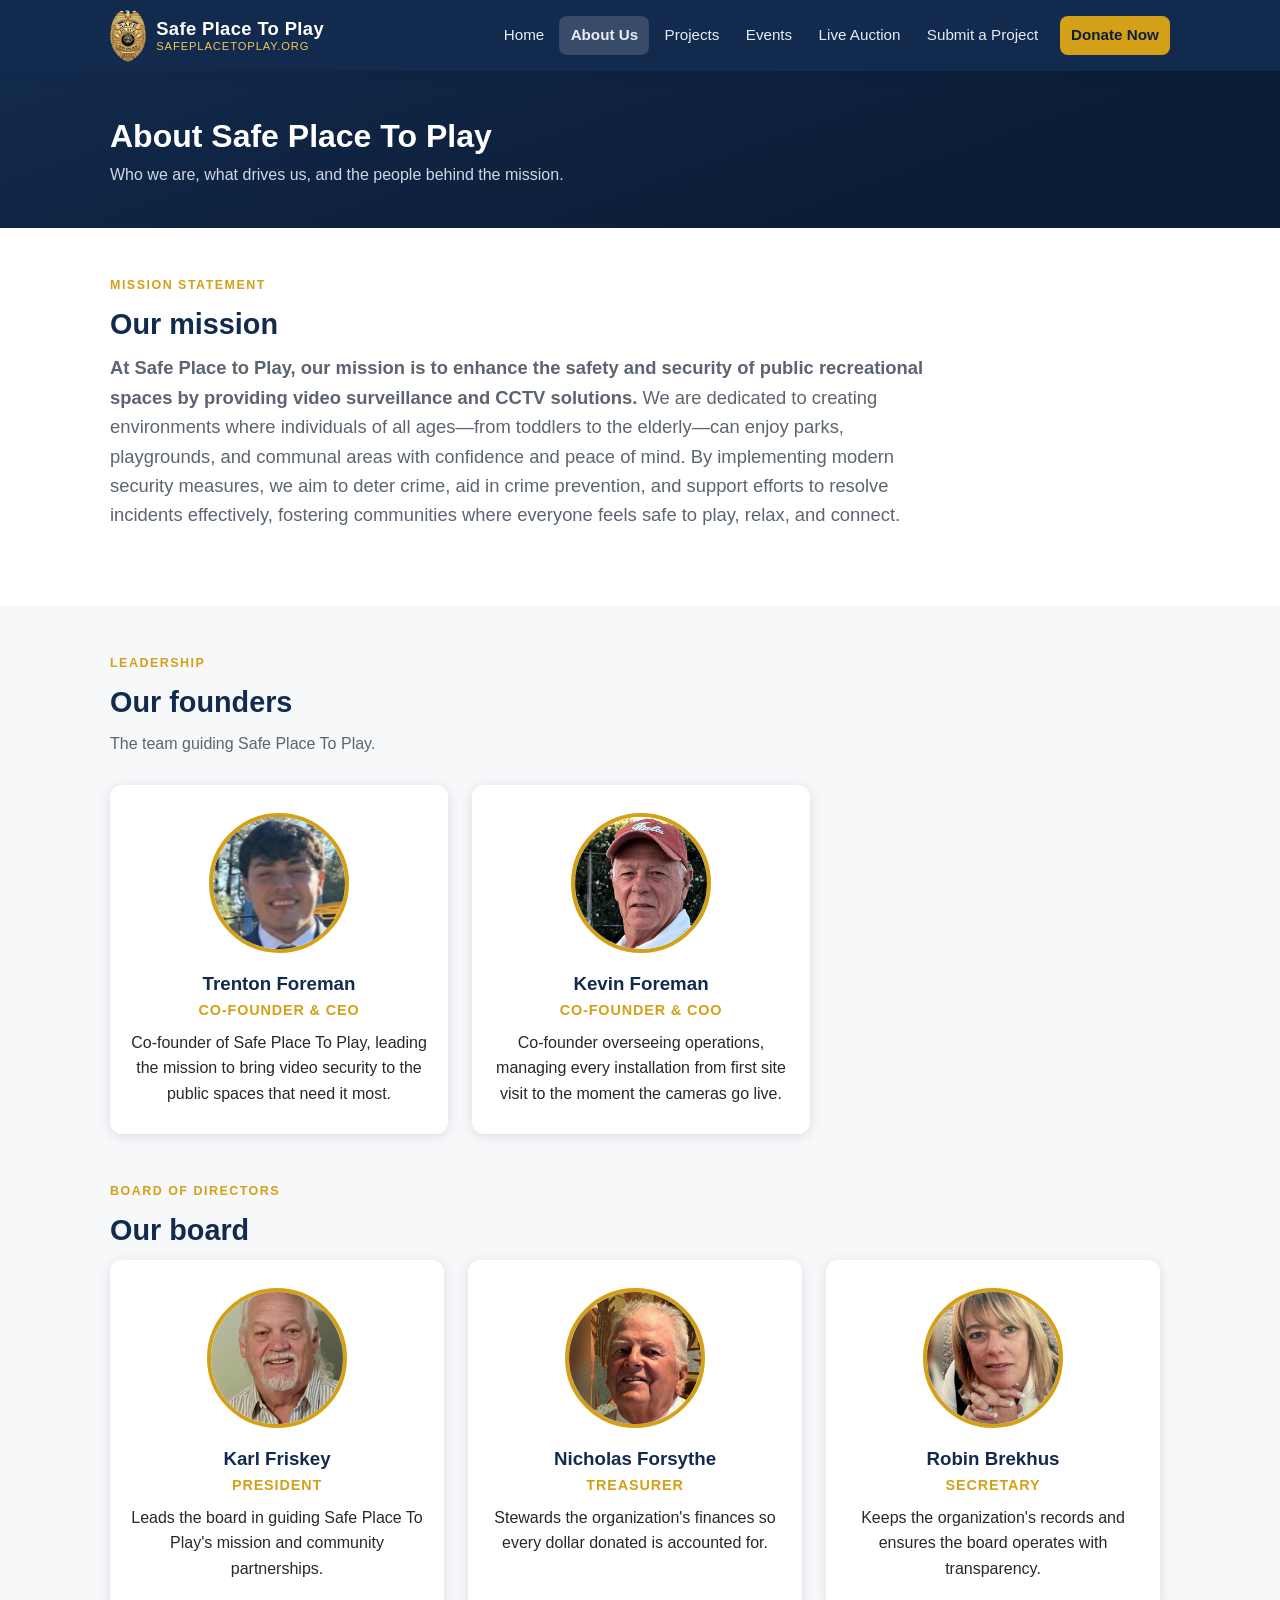
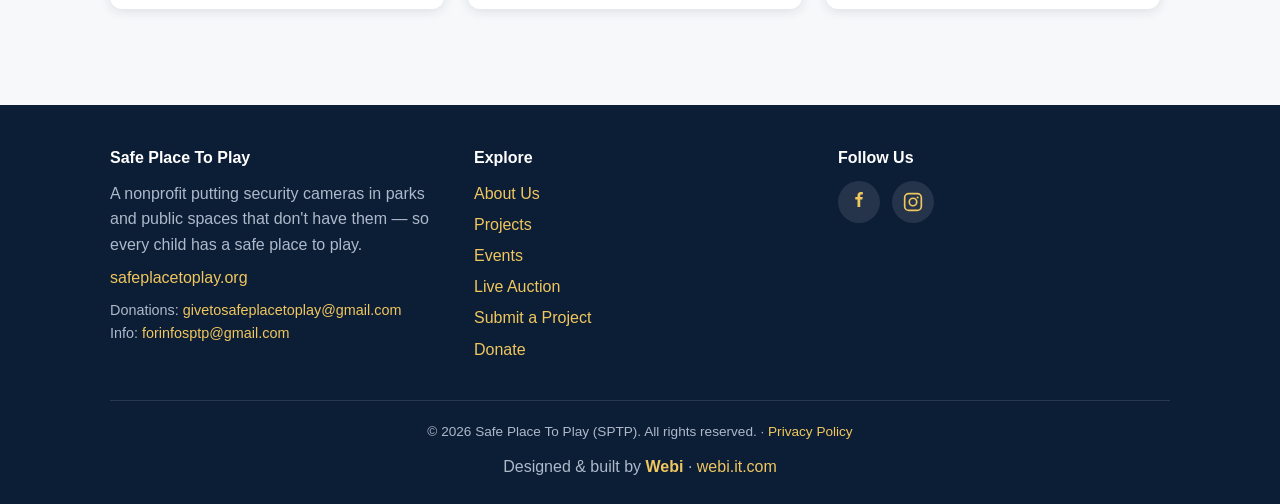
==== about.html @ 27e93834 "Hold a minimum height on the embedded donation form The classic embed starts at a fixed height and h" ====
<!DOCTYPE html>
<html lang="en">
<head>
  <meta charset="UTF-8">
  <meta name="viewport" content="width=device-width, initial-scale=1.0">
  <title>About Us | Safe Place To Play</title>
  <meta name="description" content="Meet the board of Safe Place To Play — the nonprofit putting security cameras in public spaces that don't have them.">
  <meta property="og:title" content="About Safe Place To Play">
  <meta property="og:description" content="The mission and board behind Safe Place To Play, the nonprofit putting cameras where there are none.">
  <meta property="og:image" content="https://safeplacetoplay.org/images/logo-full.png">
  <meta property="og:type" content="website">
  <meta name="twitter:card" content="summary">
  <link rel="icon" type="image/png" href="images/favicon.png">
  <link rel="apple-touch-icon" href="images/apple-touch-icon.png">
  <link rel="stylesheet" href="css/style.css?v=14">
  <noscript><style>.site-nav{display:flex !important}</style></noscript>
</head>
<body>

<header class="site-header">
  <div class="container">
    <a class="brand" href="index.html">
      <img src="images/logo.webp" alt="Safe Place To Play badge logo">
      <span class="brand-name">Safe Place To Play
        <span class="brand-tag">safeplacetoplay.org</span>
      </span>
    </a>
    <button class="nav-toggle" aria-label="Open menu" aria-expanded="false">
      <svg width="28" height="28" viewBox="0 0 24 24" fill="none" stroke="#fff" stroke-width="2.5" stroke-linecap="round"><line x1="4" y1="6" x2="20" y2="6"/><line x1="4" y1="12" x2="20" y2="12"/><line x1="4" y1="18" x2="20" y2="18"/></svg>
    </button>
    <nav class="site-nav">
      <a href="index.html">Home</a>
      <a href="about.html" class="active">About Us</a>
      <a href="projects.html">Projects</a>
      <a href="events.html">Events</a>
      <a href="auction.html">Live Auction</a>
      <a href="submit-project.html">Submit a Project</a>
      <a href="donate.html" class="nav-donate">Donate Now</a>
    </nav>
  </div>
</header>

<section class="page-hero">
  <div class="container">
    <h1>About Safe Place To Play</h1>
    <p>Who we are, what drives us, and the people behind the mission.</p>
  </div>
</section>

<section class="section alt">
  <div class="container">
    <p class="eyebrow">Mission Statement</p>
    <h2 class="section-title">Our mission</h2>
    <p class="section-sub" style="font-size:1.15rem; max-width: 52rem;">
      <strong>At Safe Place to Play, our mission is to enhance the safety and security of
      public recreational spaces by providing video surveillance and CCTV solutions.</strong>
      We are dedicated to creating environments where individuals of all ages&mdash;from
      toddlers to the elderly&mdash;can enjoy parks, playgrounds, and communal areas with
      confidence and peace of mind. By implementing modern security measures, we aim to deter
      crime, aid in crime prevention, and support efforts to resolve incidents effectively,
      fostering communities where everyone feels safe to play, relax, and connect.
    </p>
  </div>
</section>

<section class="section">
  <div class="container">
    <p class="eyebrow">Leadership</p>
    <h2 class="section-title">Our founders</h2>
    <p class="section-sub">The team guiding Safe Place To Play.</p>
    <div class="board-grid">
      <div class="board-card">
        <div class="avatar">
          <img src="images/board-trent.jpg?v=6" alt="Trenton Foreman, Co-Founder &amp; CEO">
        </div>
        <h3>Trenton Foreman</h3>
        <p class="role">Co-Founder &amp; CEO</p>
        <p>Co-founder of Safe Place To Play, leading the mission to bring video security to
          the public spaces that need it most.</p>
      </div>
      <div class="board-card">
        <div class="avatar">
          <img src="images/board-kevin.jpg?v=6" alt="Kevin Foreman, Co-Founder &amp; COO">
        </div>
        <h3>Kevin Foreman</h3>
        <p class="role">Co-Founder &amp; COO</p>
        <p>Co-founder overseeing operations, managing every installation from first site
          visit to the moment the cameras go live.</p>
      </div>
    </div>

    <p class="eyebrow" style="margin-top:3rem;">Board of Directors</p>
    <h2 class="section-title">Our board</h2>
    <div class="board-grid" style="max-width:1050px;">
      <div class="board-card">
        <div class="avatar">
          <img src="images/board-karl.jpg?v=6" alt="Karl Friskey, President">
        </div>
        <h3>Karl Friskey</h3>
        <p class="role">President</p>
        <p>Leads the board in guiding Safe Place To Play's mission and community
          partnerships.</p>
      </div>
      <div class="board-card">
        <div class="avatar">
          <img src="images/board-nicholas.jpg?v=6" alt="Nicholas Forsythe, Treasurer">
        </div>
        <h3>Nicholas Forsythe</h3>
        <p class="role">Treasurer</p>
        <p>Stewards the organization's finances so every dollar donated is accounted for.</p>
      </div>
      <div class="board-card">
        <div class="avatar">
          <img src="images/board-robin.jpg?v=6" alt="Robin Brekhus, Secretary">
        </div>
        <h3>Robin Brekhus</h3>
        <p class="role">Secretary</p>
        <p>Keeps the organization's records and ensures the board operates with
          transparency.</p>
      </div>
    </div>
  </div>
</section>

<footer class="site-footer">
  <div class="container">
    <div class="footer-grid">
      <div>
        <h4>Safe Place To Play</h4>
        <p>A nonprofit putting security cameras in parks and public spaces that don't have them &mdash; so every child has a safe place to play.</p>
        <p style="margin-top:0.5rem;"><a href="https://safeplacetoplay.org">safeplacetoplay.org</a></p>
        <p style="margin-top:0.5rem; font-size:0.9rem;">Donations: <a href="mailto:givetosafeplacetoplay@gmail.com">givetosafeplacetoplay@gmail.com</a><br>
        Info: <a href="mailto:forinfosptp@gmail.com">forinfosptp@gmail.com</a></p>
      </div>
      <div>
        <h4>Explore</h4>
        <ul>
          <li><a href="about.html">About Us</a></li>
          <li><a href="projects.html">Projects</a></li>
          <li><a href="events.html">Events</a></li>
          <li><a href="auction.html">Live Auction</a></li>
          <li><a href="submit-project.html">Submit a Project</a></li>
          <li><a href="donate.html">Donate</a></li>
        </ul>
      </div>
      <div>
        <h4>Follow Us</h4>
        <div class="social-links">
          <a href="https://www.facebook.com/share/1JXNRVJk3r/?mibextid=wwXIfr" aria-label="Safe Place To Play on Facebook" target="_blank" rel="noopener">
            <svg width="20" height="20" viewBox="0 0 24 24" fill="#f0c75e"><path d="M13.5 9H16l.5-3h-3V4.5c0-.9.3-1.5 1.6-1.5H16.6V.2C16.3.1 15.3 0 14.2 0 11.8 0 10.2 1.5 10.2 4.1V6H7.5v3h2.7v9h3.3V9z"/></svg>
          </a>
          <a href="https://www.instagram.com/safeplacetoplay_" aria-label="Safe Place To Play on Instagram" target="_blank" rel="noopener">
            <svg width="20" height="20" viewBox="0 0 24 24" fill="none" stroke="#f0c75e" stroke-width="2"><rect x="2" y="2" width="20" height="20" rx="5"/><circle cx="12" cy="12" r="4.5"/><circle cx="17.5" cy="6.5" r="1.2" fill="#f0c75e" stroke="none"/></svg>
          </a>
        </div>
      </div>
    </div>
    <div class="footer-bottom">
      <p>&copy; 2026 Safe Place To Play (SPTP). All rights reserved. &middot; <a href="privacy.html">Privacy Policy</a></p>
      <p style="margin-top:0.75rem; font-size:1rem;">Designed &amp; built by <a href="https://webi.it.com" target="_blank" rel="noopener" style="font-weight:700;">Webi</a> &middot; <a href="https://webi.it.com" target="_blank" rel="noopener">webi.it.com</a></p>
    </div>
  </div>
</footer>

<script src="js/main.js?v=10"></script>
</body>
</html>
---- css/style.css ----
/* Safe Place To Play — sptp.org */

:root {
  --navy: #122a4d;
  --navy-dark: #0c1d36;
  --gold: #d4a017;
  --gold-light: #f0c75e;
  --green: #2e7d32;
  --green-light: #e8f5e9;
  --off-white: #f7f8fa;
  --text: #24292f;
  --text-muted: #5b6470;
  --radius: 12px;
  --shadow: 0 2px 12px rgba(12, 29, 54, 0.12);
}

* { box-sizing: border-box; margin: 0; padding: 0; }

body {
  font-family: "Segoe UI", "Helvetica Neue", Arial, sans-serif;
  color: var(--text);
  background: var(--off-white);
  line-height: 1.6;
}

img, svg { max-width: 100%; height: auto; }

.container {
  max-width: 1100px;
  margin: 0 auto;
  padding: 0 1.25rem;
}

/* ---------- Header / Nav ---------- */
.site-header {
  background: var(--navy);
  color: #fff;
  position: sticky;
  top: 0;
  z-index: 100;
  box-shadow: var(--shadow);
  transition: transform 0.25s ease;
}

.site-header.header-hidden {
  transform: translateY(-100%);
}

.site-header .container {
  display: flex;
  align-items: center;
  justify-content: space-between;
  flex-wrap: wrap;
  gap: 0.5rem 1rem;
  padding-top: 0.6rem;
  padding-bottom: 0.6rem;
}

.brand {
  display: flex;
  align-items: center;
  gap: 0.65rem;
  text-decoration: none;
  color: #fff;
}

.brand img { height: 52px; width: auto; }

.brand .brand-name {
  font-size: 1.15rem;
  font-weight: 700;
  letter-spacing: 0.02em;
  line-height: 1.2;
}

.brand .brand-tag {
  display: block;
  font-size: 0.7rem;
  font-weight: 400;
  color: var(--gold-light);
  letter-spacing: 0.08em;
  text-transform: uppercase;
}

.site-nav {
  display: flex;
  align-items: center;
  flex-wrap: wrap;
  gap: 0.25rem;
}

.site-nav a {
  color: #e8ecf3;
  text-decoration: none;
  font-size: 0.95rem;
  padding: 0.45rem 0.7rem;
  border-radius: 8px;
  transition: background 0.15s ease;
}

.site-nav a:hover { background: rgba(255, 255, 255, 0.12); }

.site-nav a.active {
  background: rgba(255, 255, 255, 0.16);
  font-weight: 600;
}

.site-nav a.nav-donate {
  background: var(--gold);
  color: var(--navy-dark);
  font-weight: 700;
  margin-left: 0.4rem;
}

.site-nav a.nav-donate:hover { background: var(--gold-light); }

.nav-toggle {
  display: none;
  background: none;
  border: none;
  cursor: pointer;
  padding: 0.4rem;
}

.nav-toggle svg { display: block; }

@media (max-width: 820px) {
  .nav-toggle { display: block; }

  .site-nav {
    display: none;
    width: 100%;
    flex-direction: column;
    align-items: stretch;
    padding-bottom: 0.75rem;
  }

  .site-nav.open { display: flex; }

  .site-nav a { padding: 0.7rem 0.75rem; font-size: 1rem; }

  .site-nav a.nav-donate {
    margin-left: 0;
    margin-top: 0.4rem;
    text-align: center;
  }
}

/* ---------- Hero ---------- */
.hero {
  background: linear-gradient(160deg, var(--navy) 0%, var(--navy-dark) 70%);
  color: #fff;
  padding: 3.5rem 0 3rem;
}

.hero .container {
  display: grid;
  grid-template-columns: 1.15fr 0.85fr;
  gap: 2.5rem;
  align-items: center;
}

.hero h1 {
  font-size: 2.4rem;
  line-height: 1.2;
  margin-bottom: 1rem;
}

.hero h1 .accent { color: var(--gold-light); }

.hero p {
  font-size: 1.1rem;
  color: #cfd8e6;
  margin-bottom: 1.5rem;
}

.hero-art {
  border-radius: var(--radius);
  overflow: hidden;
  box-shadow: var(--shadow);
}

/* ---------- Buttons ---------- */
.btn {
  display: inline-block;
  padding: 0.7rem 1.5rem;
  border-radius: 999px;
  border: none;
  font-size: 1rem;
  font-weight: 700;
  text-decoration: none;
  cursor: pointer;
  transition: transform 0.1s ease, background 0.15s ease;
}

.btn:active { transform: scale(0.98); }

.btn-gold { background: var(--gold); color: var(--navy-dark); }
.btn-gold:hover { background: var(--gold-light); }

.btn-outline {
  background: transparent;
  color: #fff;
  border: 2px solid rgba(255, 255, 255, 0.6);
}
.btn-outline:hover { border-color: #fff; }

.btn-green { background: var(--green); color: #fff; }
.btn-green:hover { background: #256b29; }

.btn-row { display: flex; gap: 0.75rem; flex-wrap: wrap; }

/* ---------- Sections ---------- */
.section { padding: 3rem 0; }
.section.alt { background: #fff; }

.section-title {
  font-size: 1.8rem;
  color: var(--navy);
  margin-bottom: 0.4rem;
}

.section-sub {
  color: var(--text-muted);
  max-width: 46rem;
  margin-bottom: 1.75rem;
}

.eyebrow {
  text-transform: uppercase;
  letter-spacing: 0.12em;
  font-size: 0.78rem;
  font-weight: 700;
  color: var(--gold);
  margin-bottom: 0.3rem;
}

/* ---------- Cards ---------- */
.card-grid {
  display: grid;
  grid-template-columns: repeat(auto-fit, minmax(280px, 1fr));
  gap: 1.5rem;
}

.card {
  background: #fff;
  border-radius: var(--radius);
  box-shadow: var(--shadow);
  overflow: hidden;
  display: flex;
  flex-direction: column;
}

.card .card-art { background: var(--green-light); }
.card .card-art img { display: block; width: 100%; height: 200px; object-fit: cover; }

.hero-art img { display: block; width: 100%; height: 100%; object-fit: cover; }

.card .card-body { padding: 1.25rem; flex: 1; }

.card h3 { color: var(--navy); margin-bottom: 0.4rem; }

.card p { color: var(--text-muted); font-size: 0.95rem; }

.card .card-meta {
  font-size: 0.82rem;
  font-weight: 700;
  text-transform: uppercase;
  letter-spacing: 0.06em;
  color: var(--green);
  margin-bottom: 0.35rem;
}

/* ---------- Board members ---------- */
.board-grid {
  display: grid;
  grid-template-columns: repeat(auto-fit, minmax(240px, 1fr));
  gap: 1.5rem;
  max-width: 700px;
}

.board-card {
  background: #fff;
  border-radius: var(--radius);
  box-shadow: var(--shadow);
  padding: 1.75rem 1.25rem;
  text-align: center;
}

.board-card .avatar {
  width: 140px;
  height: 140px;
  border-radius: 50%;
  margin: 0 auto 1rem;
  overflow: hidden;
  border: 4px solid var(--gold);
  background: #dde3ec;
}
.board-card .avatar img {
  width: 100%;
  height: 100%;
  object-fit: cover;
  display: block;
}

.board-card h3 { color: var(--navy); }

.board-card .role {
  color: var(--gold);
  font-weight: 700;
  font-size: 0.9rem;
  text-transform: uppercase;
  letter-spacing: 0.06em;
  margin-bottom: 0.5rem;
}

/* ---------- Donate ---------- */
.donate-box {
  background: #fff;
  border-radius: var(--radius);
  box-shadow: var(--shadow);
  padding: 2rem;
  max-width: 560px;
}

/* Long email addresses shouldn't push the page wider than the screen. */
a[href^="mailto:"] {
  overflow-wrap: anywhere;
}

/* ---------- Embedded Donorbox donation form ---------- */
.donate-embed-card {
  background: #fff;
  border-radius: var(--radius);
  box-shadow: var(--shadow);
  padding: 2rem 1.75rem;
  max-width: 520px;
  margin: 0 auto;
  border-top: 4px solid var(--gold-light);
}

/* The widget is a cross-origin iframe: it can't be restyled from here, so the
   job of this wrapper is only to give it enough width to lay out correctly.
   Donorbox needs ~320px; anything narrower and its form overflows. */
.dbox-frame {
  border-radius: 10px;
  border: 1px solid #e4e9f0;
  overflow: hidden;
  /* Donorbox designs its form at ~425px; letting it stretch wider on desktop
     is what made it look off. Cap at native width and center it. */
  max-width: 432px;
  margin-left: auto;
  margin-right: auto;
}

/* Donorbox's widget.js resizes the iframe to fit its content. If that resize
   is slow or blocked, a short iframe would silently cut off the payment
   buttons at the bottom of the form (scrolling is off), so hold a floor tall
   enough to show them. Narrower screens stack taller, so they need more. */
.dbox-frame iframe {
  min-height: 1000px;
}

@media (max-width: 600px) {
  .dbox-frame iframe {
    min-height: 1250px;
  }
}

/* Desktop: pair the tall donation form with the mail/QR cards side-by-side so
   the page reads as a balanced block instead of one long skinny column. On
   mobile everything stacks in the same order as before. */
.donate-columns {
  display: flex;
  flex-direction: column;
  align-items: center;
  gap: 2rem;
}

.donate-side {
  display: flex;
  flex-direction: column;
  gap: 2rem;
  width: 100%;
  max-width: 520px;
}

@media (min-width: 900px) {
  .donate-columns {
    flex-direction: row;
    /* Center the mail/QR cards vertically against the taller donation form. */
    align-items: center;
    justify-content: center;
  }
  .donate-embed-card { flex: 0 1 500px; margin: 0; }
  .donate-side { flex: 0 1 400px; }
  /* Keep the side cards compact enough that the mailing address and the QR
     code are both on screen at the same time. */
  .donate-side .donate-box { padding: 1.5rem; }
  .donate-side .qr-block { padding: 1.5rem; gap: 1.25rem; }
  .donate-side .qr-block img { width: 132px; height: 132px; }
}

/* Donor wall: stays collapsed while Donorbox reports the empty-state height,
   so visitors never see the bare "0" widget. js/main.js reveals it once the
   wall actually has donations to show. */
#donor-wall-wrap.collapsed {
  height: 0;
  overflow: hidden;
  margin: 0;
}

.dbox-frame dbox-widget,
.dbox-frame iframe {
  display: block;
  width: 100%;
  max-width: 100%;
  border: 0;
}

/* Phones: trim the card's padding so the widget still clears the ~320px it
   needs, while keeping a visible margin so it isn't edge-to-edge. */
@media (max-width: 600px) {
  .donate-embed-card {
    padding: 1.5rem 0.5rem;
    margin-left: -0.75rem;
    margin-right: -0.75rem;
  }
  .donate-embed-card > h2,
  .donate-embed-card > p {
    padding-left: 0.75rem;
    padding-right: 0.75rem;
  }
}

/* Very narrow phones (~360px and under) genuinely have no room to spare, so
   there the card goes full-bleed rather than clipping the form. */
@media (max-width: 380px) {
  .donate-embed-card {
    padding: 1.25rem 0;
    margin-left: -1.25rem;
    margin-right: -1.25rem;
    border-radius: 0;
  }
  .dbox-frame {
    border-left: 0;
    border-right: 0;
    border-radius: 0;
  }
}

.choice-row {
  display: flex;
  flex-wrap: wrap;
  gap: 0.6rem;
  margin-bottom: 1.25rem;
}

.choice {
  border: 2px solid #d4dae3;
  background: #fff;
  color: var(--navy);
  border-radius: 10px;
  padding: 0.6rem 1.1rem;
  font-size: 1rem;
  font-weight: 600;
  cursor: pointer;
  transition: all 0.12s ease;
}

.choice:hover { border-color: var(--gold); }

.choice.selected {
  background: var(--navy);
  border-color: var(--navy);
  color: #fff;
}

.donate-box label {
  display: block;
  font-weight: 700;
  color: var(--navy);
  margin-bottom: 0.5rem;
}

.custom-amount {
  display: flex;
  align-items: center;
  border: 2px solid #d4dae3;
  border-radius: 10px;
  overflow: hidden;
  margin-bottom: 1.25rem;
  max-width: 240px;
}

.custom-amount span {
  padding: 0.6rem 0.8rem;
  background: var(--off-white);
  font-weight: 700;
  color: var(--navy);
}

.custom-amount input {
  border: none;
  outline: none;
  padding: 0.6rem 0.8rem;
  font-size: 1rem;
  width: 100%;
}

.donate-summary {
  background: var(--green-light);
  border-radius: 10px;
  padding: 0.8rem 1rem;
  font-weight: 600;
  color: var(--green);
  margin-bottom: 1.25rem;
}

.fine-print { font-size: 0.82rem; color: var(--text-muted); margin-top: 1rem; }

/* ---------- Forms ---------- */
.form-box {
  background: #fff;
  border-radius: var(--radius);
  box-shadow: var(--shadow);
  padding: 2rem;
  max-width: 640px;
}

.form-box label {
  display: block;
  font-weight: 700;
  color: var(--navy);
  margin: 1rem 0 0.35rem;
}

.form-box input,
.form-box select,
.form-box textarea {
  width: 100%;
  padding: 0.65rem 0.8rem;
  border: 2px solid #d4dae3;
  border-radius: 10px;
  font-size: 1rem;
  font-family: inherit;
}

.form-box input:focus,
.form-box select:focus,
.form-box textarea:focus {
  outline: none;
  border-color: var(--gold);
}

.form-box .btn { margin-top: 1.5rem; }

.form-success {
  display: none;
  background: var(--green-light);
  color: var(--green);
  font-weight: 700;
  border-radius: 10px;
  padding: 1rem 1.25rem;
  margin-top: 1.25rem;
}

/* ---------- Events ---------- */
.event-list { display: flex; flex-direction: column; gap: 1.25rem; }

.event-item {
  background: #fff;
  border-radius: var(--radius);
  box-shadow: var(--shadow);
  display: flex;
  gap: 1.25rem;
  padding: 1.25rem;
  align-items: flex-start;
}

.event-date {
  background: var(--navy);
  color: #fff;
  border-radius: 10px;
  text-align: center;
  padding: 0.6rem 0.9rem;
  min-width: 76px;
}

.event-date .month {
  display: block;
  font-size: 0.75rem;
  text-transform: uppercase;
  letter-spacing: 0.1em;
  color: var(--gold-light);
}

.event-date .day { display: block; font-size: 1.6rem; font-weight: 800; }

.event-item h3 { color: var(--navy); margin-bottom: 0.25rem; }
.event-item p { color: var(--text-muted); font-size: 0.95rem; }

/* ---------- Auction ---------- */
.auction-banner {
  background: linear-gradient(160deg, var(--green) 0%, #1b5e20 80%);
  color: #fff;
  border-radius: var(--radius);
  padding: 2rem;
  margin-bottom: 2rem;
}

.auction-banner h2 { margin-bottom: 0.5rem; }
.auction-banner p { color: #d7ecd8; max-width: 46rem; }

.bid-tag {
  display: inline-block;
  background: var(--gold);
  color: var(--navy-dark);
  font-weight: 800;
  border-radius: 999px;
  padding: 0.2rem 0.8rem;
  font-size: 0.9rem;
  margin-top: 0.6rem;
}

/* ---------- QR / info blocks ---------- */
.qr-block {
  display: flex;
  gap: 2rem;
  align-items: center;
  flex-wrap: wrap;
  background: #fff;
  border-radius: var(--radius);
  box-shadow: var(--shadow);
  padding: 2rem;
  max-width: 640px;
}

.qr-block img {
  width: 180px;
  height: 180px;
  border: 6px solid var(--navy);
  border-radius: 10px;
  background: #fff;
}

.notice {
  background: #fff8e6;
  border-left: 5px solid var(--gold);
  border-radius: 8px;
  padding: 1rem 1.25rem;
  color: #6b5413;
  font-size: 0.93rem;
  max-width: 46rem;
}

/* ---------- Footer ---------- */
.site-footer {
  background: var(--navy-dark);
  color: #aeb9c9;
  padding: 2.5rem 0 1.5rem;
  margin-top: 3rem;
}

.site-footer .footer-grid {
  display: grid;
  grid-template-columns: repeat(auto-fit, minmax(220px, 1fr));
  gap: 2rem;
  margin-bottom: 2rem;
}

.site-footer h4 {
  color: #fff;
  margin-bottom: 0.6rem;
  font-size: 1rem;
}

.site-footer a { color: var(--gold-light); text-decoration: none; }
.site-footer a:hover { text-decoration: underline; }

.site-footer ul { list-style: none; }
.site-footer li { margin-bottom: 0.35rem; }

.social-links { display: flex; gap: 0.75rem; }

.social-links a {
  display: inline-flex;
  align-items: center;
  justify-content: center;
  width: 42px;
  height: 42px;
  border-radius: 50%;
  background: rgba(255, 255, 255, 0.1);
  transition: background 0.15s ease;
}

.social-links a:hover { background: rgba(255, 255, 255, 0.22); }

.footer-bottom {
  border-top: 1px solid rgba(255, 255, 255, 0.12);
  padding-top: 1.25rem;
  font-size: 0.85rem;
  text-align: center;
}

/* ---------- Page hero (interior pages) ---------- */
.page-hero {
  background: linear-gradient(160deg, var(--navy) 0%, var(--navy-dark) 70%);
  color: #fff;
  padding: 2.5rem 0;
}

.page-hero h1 { font-size: 2rem; }
.page-hero p { color: #cfd8e6; max-width: 46rem; }

/* ---------- Responsive ---------- */
@media (max-width: 820px) {
  .hero .container { grid-template-columns: 1fr; }
  .hero h1 { font-size: 1.9rem; }
  .event-item { flex-direction: column; }
}
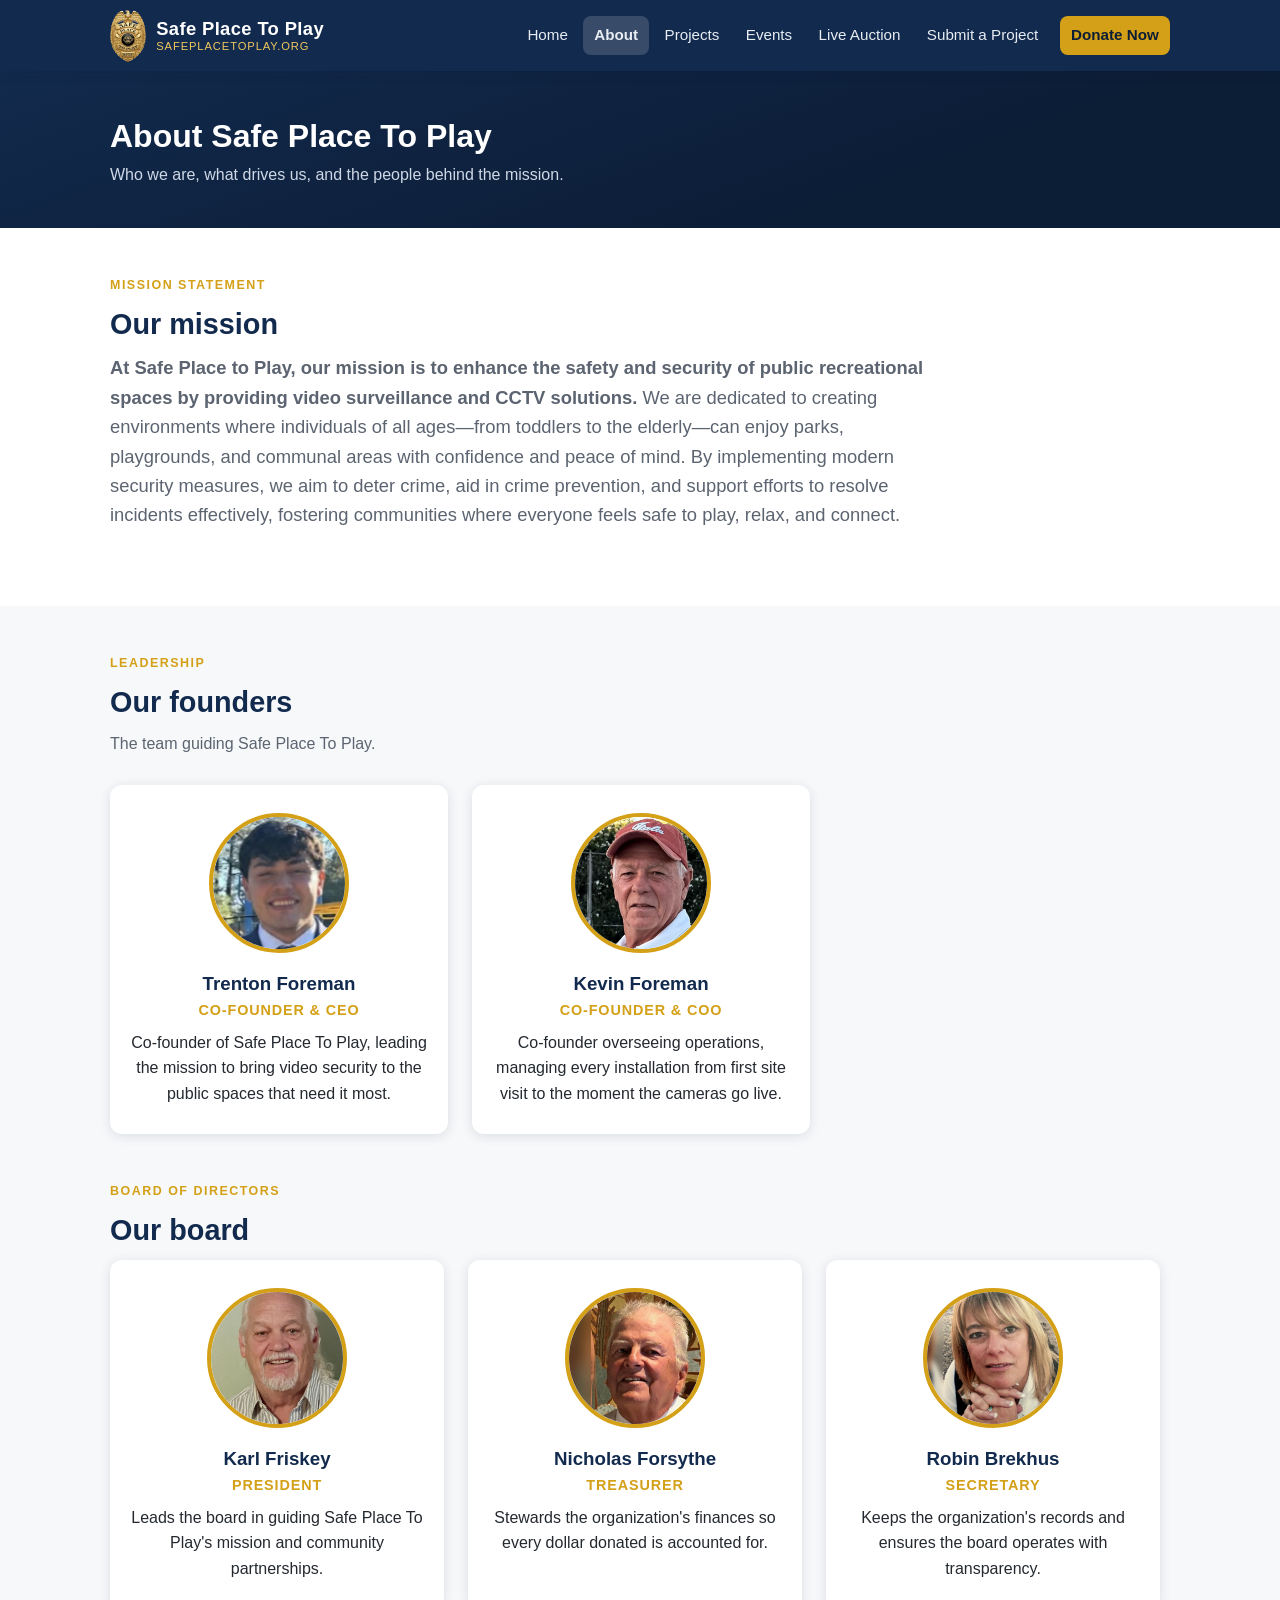
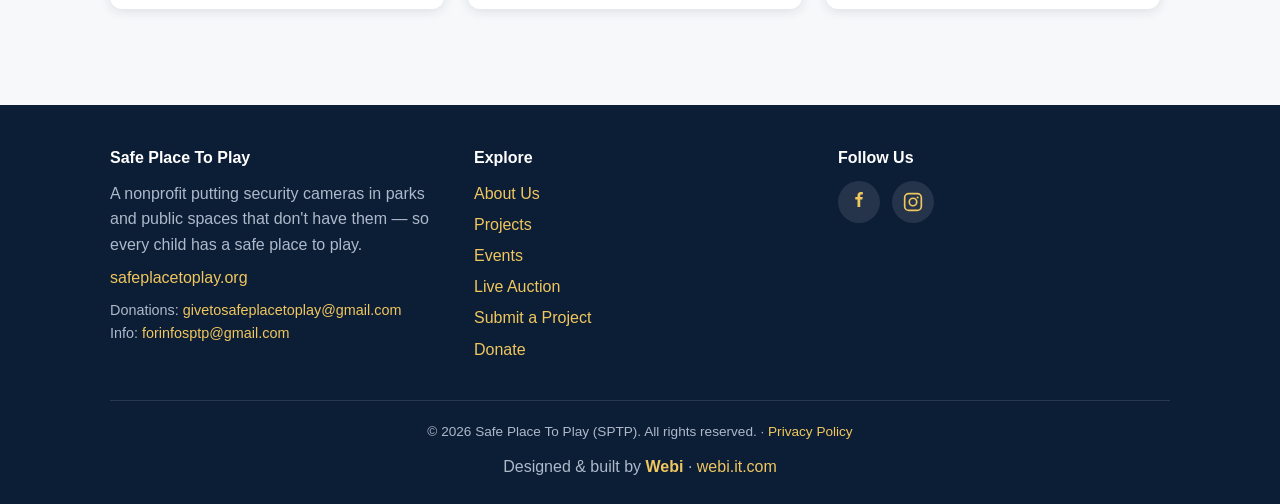
==== commit 31b2e9d9: "Update about.html" ====
--- a/about.html
+++ b/about.html
@@ -12,7 +12,7 @@
   <meta name="twitter:card" content="summary">
   <link rel="icon" type="image/png" href="images/favicon.png">
   <link rel="apple-touch-icon" href="images/apple-touch-icon.png">
-  <link rel="stylesheet" href="css/style.css?v=14">
+  <link rel="stylesheet" href="css/style.css?v=16">
   <noscript><style>.site-nav{display:flex !important}</style></noscript>
 </head>
 <body>
@@ -30,7 +30,7 @@
     </button>
     <nav class="site-nav">
       <a href="index.html">Home</a>
-      <a href="about.html" class="active">About Us</a>
+      <a href="about.html" class="active">About</a>
       <a href="projects.html">Projects</a>
       <a href="events.html">Events</a>
       <a href="auction.html">Live Auction</a>
@@ -162,6 +162,6 @@
   </div>
 </footer>
 
-<script src="js/main.js?v=10"></script>
+<script src="js/main.js?v=13"></script>
 </body>
 </html>
--- a/css/style.css
+++ b/css/style.css
@@ -358,12 +358,12 @@
    buttons at the bottom of the form (scrolling is off), so hold a floor tall
    enough to show them. Narrower screens stack taller, so they need more. */
 .dbox-frame iframe {
-  min-height: 1000px;
+  min-height: 520px;
 }
 
 @media (max-width: 600px) {
   .dbox-frame iframe {
-    min-height: 1250px;
+    min-height: 560px;
   }
 }
 
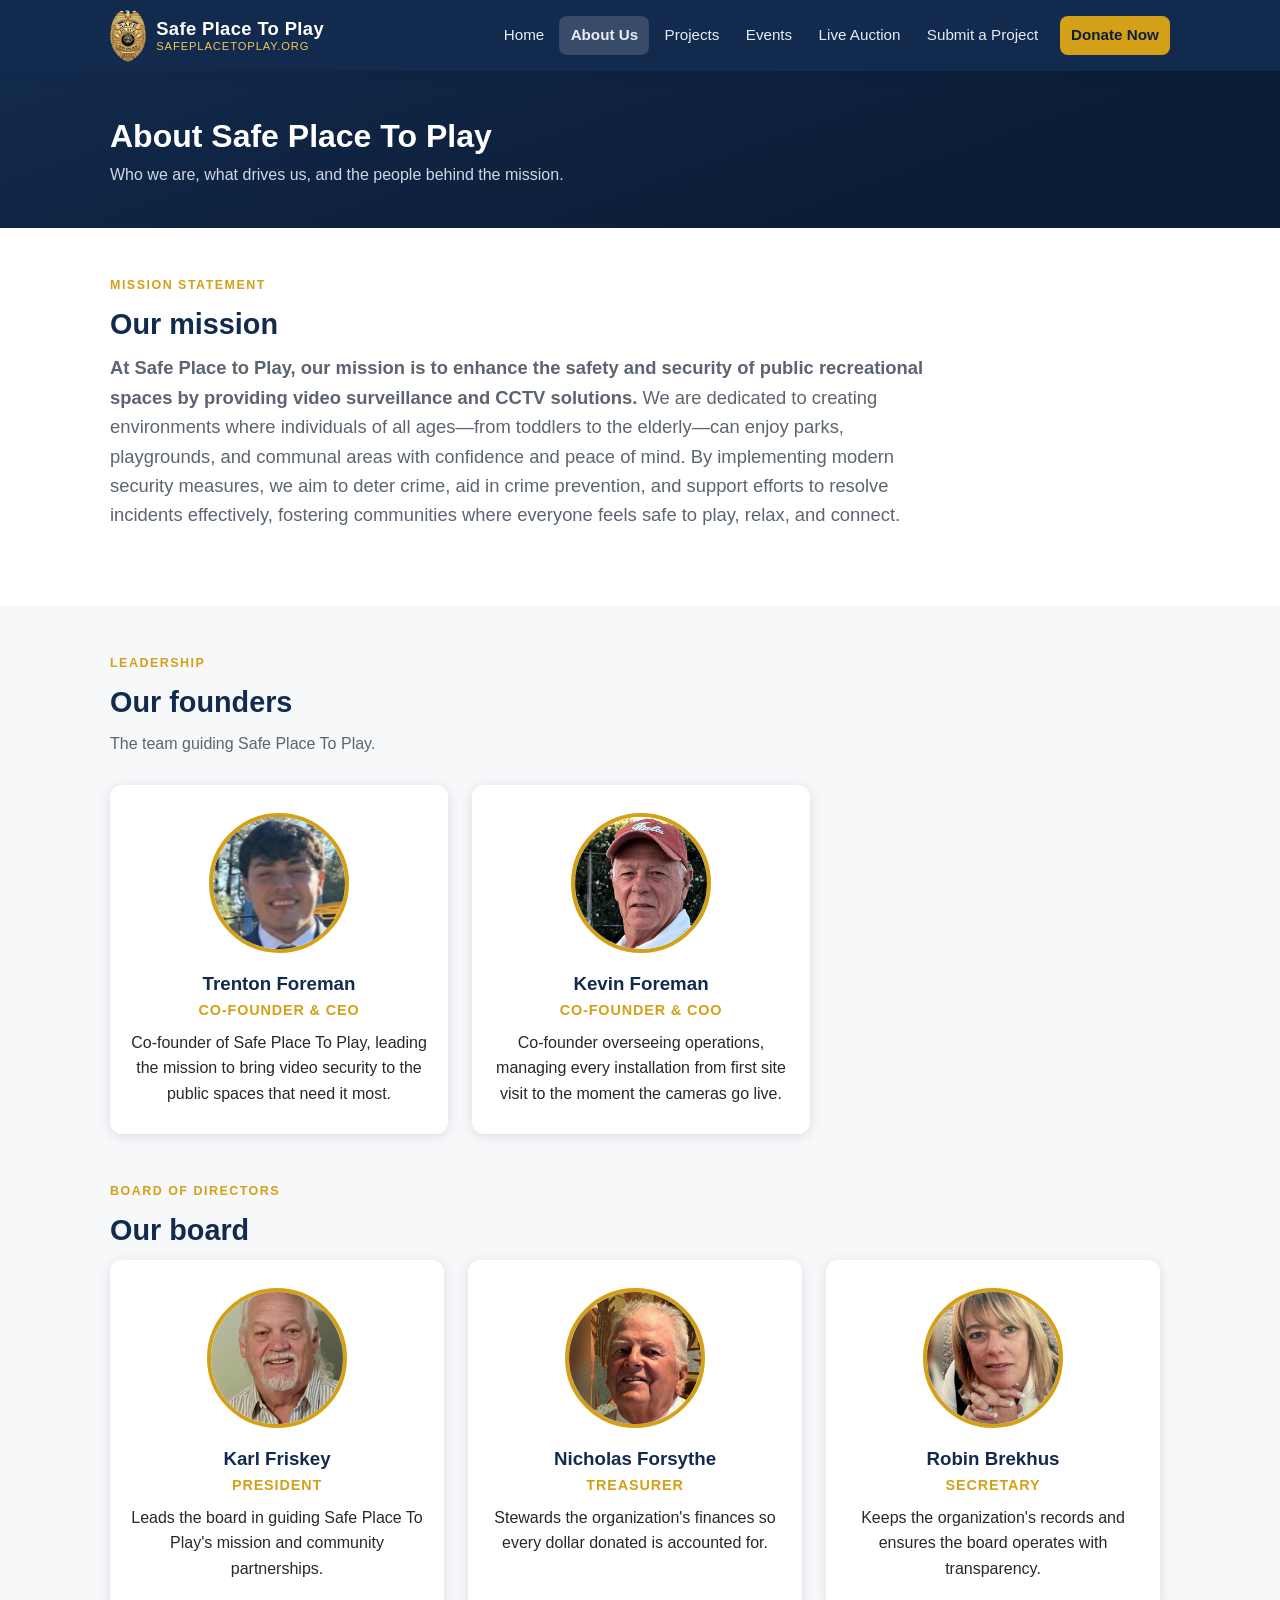
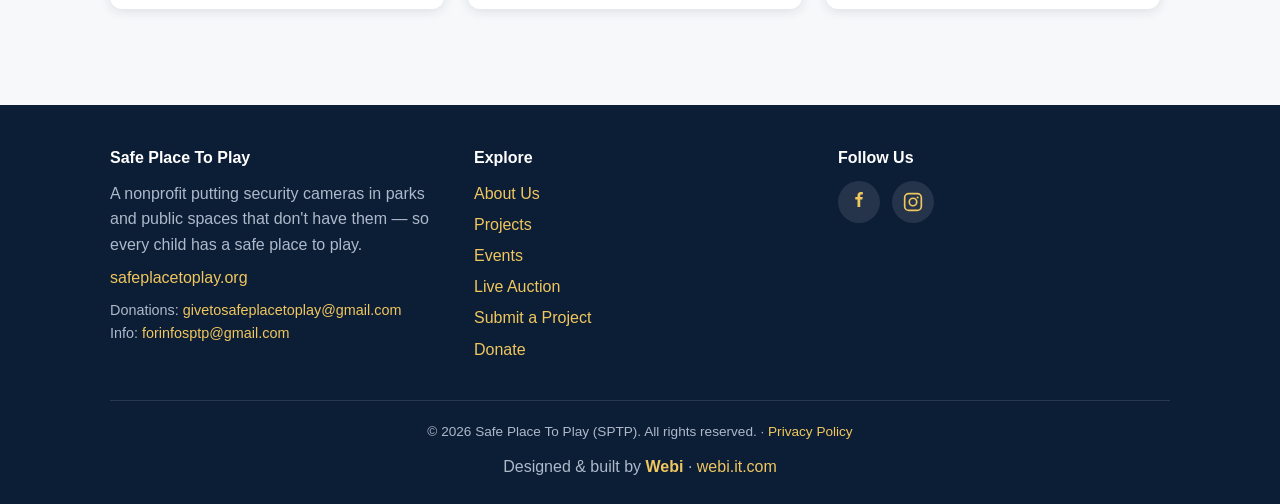
==== commit 62085114: "Update about.html" ====
--- a/about.html
+++ b/about.html
@@ -30,7 +30,7 @@
     </button>
     <nav class="site-nav">
       <a href="index.html">Home</a>
-      <a href="about.html" class="active">About</a>
+      <a href="about.html" class="active">About Us</a>
       <a href="projects.html">Projects</a>
       <a href="events.html">Events</a>
       <a href="auction.html">Live Auction</a>
